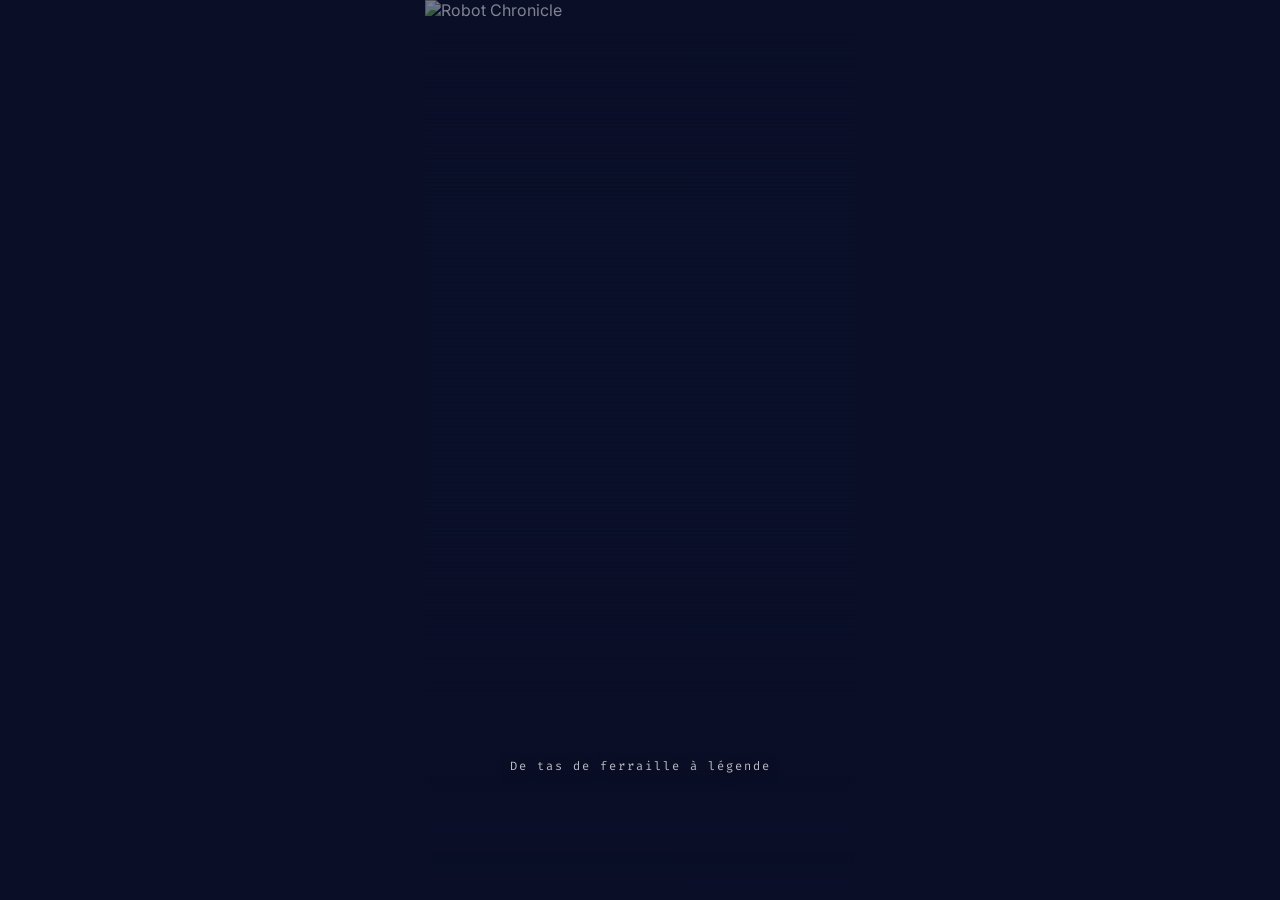
==== index.html @ f77c543f "Add files via upload" ====
<!DOCTYPE html>
<html lang="fr">
<head>
<meta charset="UTF-8">
<meta name="viewport" content="width=device-width, initial-scale=1.0, maximum-scale=1.0, user-scalable=no">
<meta name="theme-color" content="#0A0E27">
<meta name="description" content="De tas de ferraille à légende. Construisez un robot de combat et écrivez sa légende dans les arènes.">
<meta name="apple-mobile-web-app-capable" content="yes">
<meta name="apple-mobile-web-app-status-bar-style" content="black-translucent">
<meta name="apple-mobile-web-app-title" content="Robot Chronicle">
<link rel="manifest" href="./manifest.json">
<link rel="apple-touch-icon" href="./icons/icon-192.png">
<title>Robot Chronicle</title>
<style>
  *{margin:0;padding:0;box-sizing:border-box}
  html,body{width:100%;height:100%;overflow:hidden;background:#0A0E27}
  #frame{width:100%;height:100%;border:0;display:block}

  #boot{
    position:fixed;inset:0;background:#0A0E27;z-index:10;
    display:flex;flex-direction:column;align-items:center;justify-content:center;
    font-family:'Fira Code',monospace;color:#00F0FF;
    transition:opacity .4s;
  }
  #boot .robot{font-size:64px;margin-bottom:14px;
    filter:drop-shadow(0 0 30px rgba(0,240,255,.3))}
  #boot .txt{font-size:11px;letter-spacing:3px;text-transform:uppercase;opacity:.6}
  #boot.hidden{opacity:0;pointer-events:none}

  #update{
    position:fixed;left:50%;bottom:22px;transform:translateX(-50%);
    display:none;align-items:center;gap:12px;
    padding:12px 18px;border-radius:12px;z-index:20;
    background:rgba(10,14,39,.96);border:1px solid #F7E018;
    box-shadow:0 0 24px rgba(247,224,24,.25);
    font-family:'Fira Code',monospace;font-size:11px;color:#F7E018;
    white-space:nowrap;
  }
  #update button{
    padding:7px 14px;border:0;border-radius:8px;cursor:pointer;
    background:#F7E018;color:#0A0E27;
    font-family:inherit;font-size:11px;font-weight:700;
  }
</style>
</head>
<body>

<div id="boot">
  <div class="robot">🤖</div>
  <div class="txt">Chargement…</div>
</div>

<div id="update">
  <span>Nouvelle version disponible</span>
  <button onclick="applyUpdate()">Mettre à jour</button>
</div>

<iframe id="frame" src="./robot-chronicle.html" title="Robot Chronicle"></iframe>

<script>
// ----------------------------------------------------------------
// Masquage de l'écran de démarrage une fois le jeu chargé
// ----------------------------------------------------------------
var frame = document.getElementById('frame');
var boot  = document.getElementById('boot');

function hideBoot() {
  boot.classList.add('hidden');
  setTimeout(function () { boot.style.display = 'none'; }, 400);
}
frame.addEventListener('load', hideBoot);
setTimeout(hideBoot, 6000);   // filet de sécurité

// ----------------------------------------------------------------
// Service worker : enregistrement et détection de mise à jour
// ----------------------------------------------------------------
var waitingWorker = null;

function applyUpdate() {
  if (waitingWorker) waitingWorker.postMessage('SKIP_WAITING');
  document.getElementById('update').style.display = 'none';
}

if ('serviceWorker' in navigator) {
  window.addEventListener('load', function () {
    navigator.serviceWorker.register('./sw.js')
      .then(function (reg) {

        // Une mise à jour est déjà en attente au chargement
        if (reg.waiting) {
          waitingWorker = reg.waiting;
          document.getElementById('update').style.display = 'flex';
        }

        // Une mise à jour arrive pendant la session
        reg.addEventListener('updatefound', function () {
          var nw = reg.installing;
          if (!nw) return;
          nw.addEventListener('statechange', function () {
            if (nw.state === 'installed' && navigator.serviceWorker.controller) {
              waitingWorker = nw;
              document.getElementById('update').style.display = 'flex';
            }
          });
        });

        // Vérification périodique (toutes les 30 minutes)
        setInterval(function () { reg.update(); }, 30 * 60 * 1000);
      })
      .catch(function (err) {
        console.warn('Service worker non enregistré :', err);
      });

    // Rechargement une fois le nouveau worker actif
    var refreshing = false;
    navigator.serviceWorker.addEventListener('controllerchange', function () {
      if (refreshing) return;
      refreshing = true;
      window.location.reload();
    });
  });
}
</script>

</body>
</html>
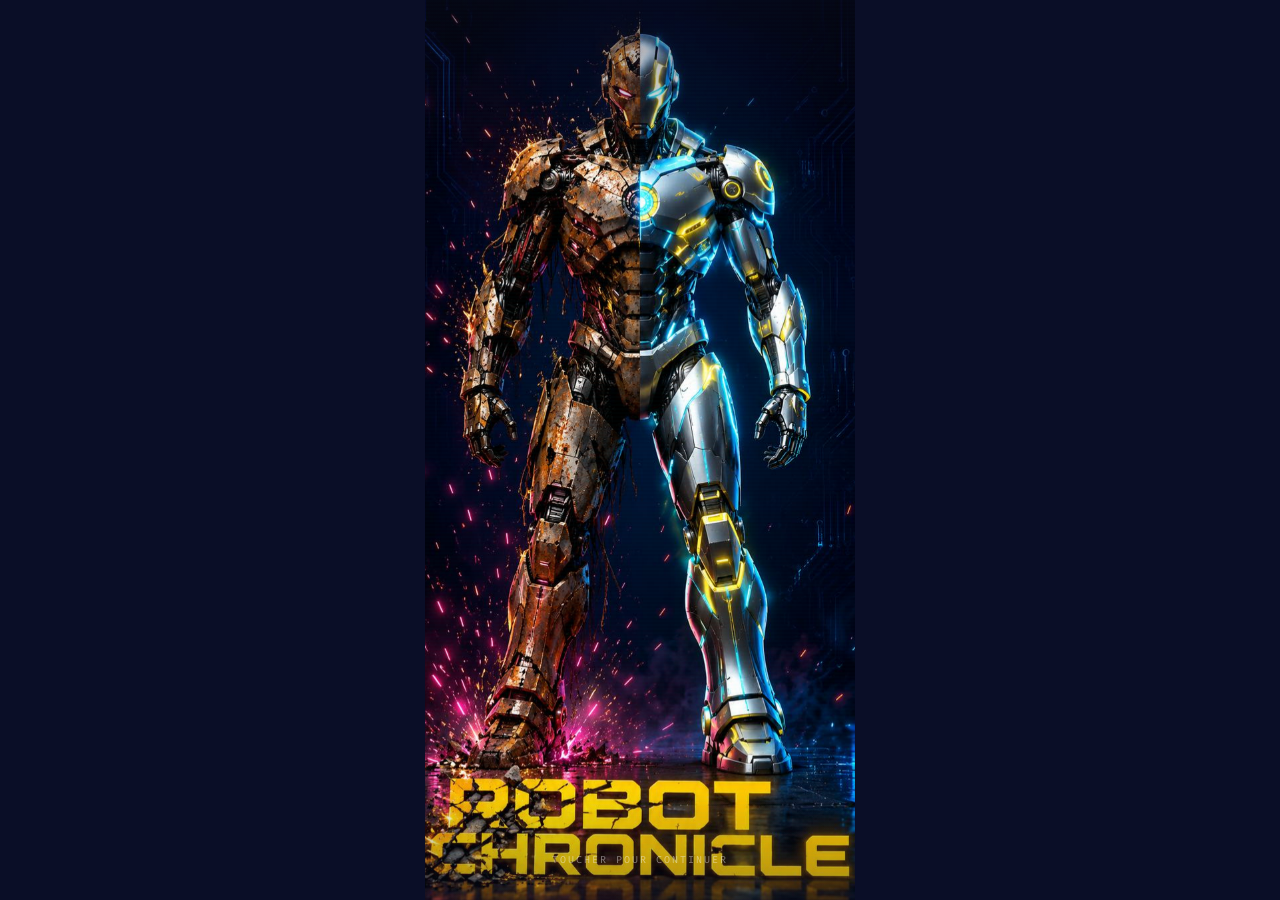
==== commit d52ad025: "Add files via upload" ====
--- a/index.html
+++ b/index.html
@@ -17,7 +17,7 @@
   #frame{width:100%;height:100%;border:0;display:block}
 
   #boot{
-    position:fixed;inset:0;background:#0A0E27;z-index:10;
+    position:fixed;inset:0;background:#0A0E27;z-index:10;pointer-events:none;
     display:flex;flex-direction:column;align-items:center;justify-content:center;
     font-family:'Fira Code',monospace;color:#00F0FF;
     transition:opacity .4s;
@@ -64,12 +64,24 @@
 var frame = document.getElementById('frame');
 var boot  = document.getElementById('boot');
 
+var bootGone = false;
 function hideBoot() {
+  if (bootGone) return;
+  bootGone = true;
   boot.classList.add('hidden');
   setTimeout(function () { boot.style.display = 'none'; }, 400);
 }
 frame.addEventListener('load', hideBoot);
-setTimeout(hideBoot, 6000);   // filet de sécurité
+
+// Si l'iframe est déjà chargée (cache, retour arrière), l'événement
+// 'load' est PASSÉ avant que l'écouteur soit posé : le voile resterait
+// alors affiché et bloquerait tous les taps sur le jeu.
+try {
+  var d = frame.contentDocument;
+  if (d && d.readyState === 'complete') hideBoot();
+} catch (e) { /* même origine attendue, on ignore */ }
+
+setTimeout(hideBoot, 2500);   // filet de sécurité, raccourci
 
 // ----------------------------------------------------------------
 // Service worker : enregistrement et détection de mise à jour
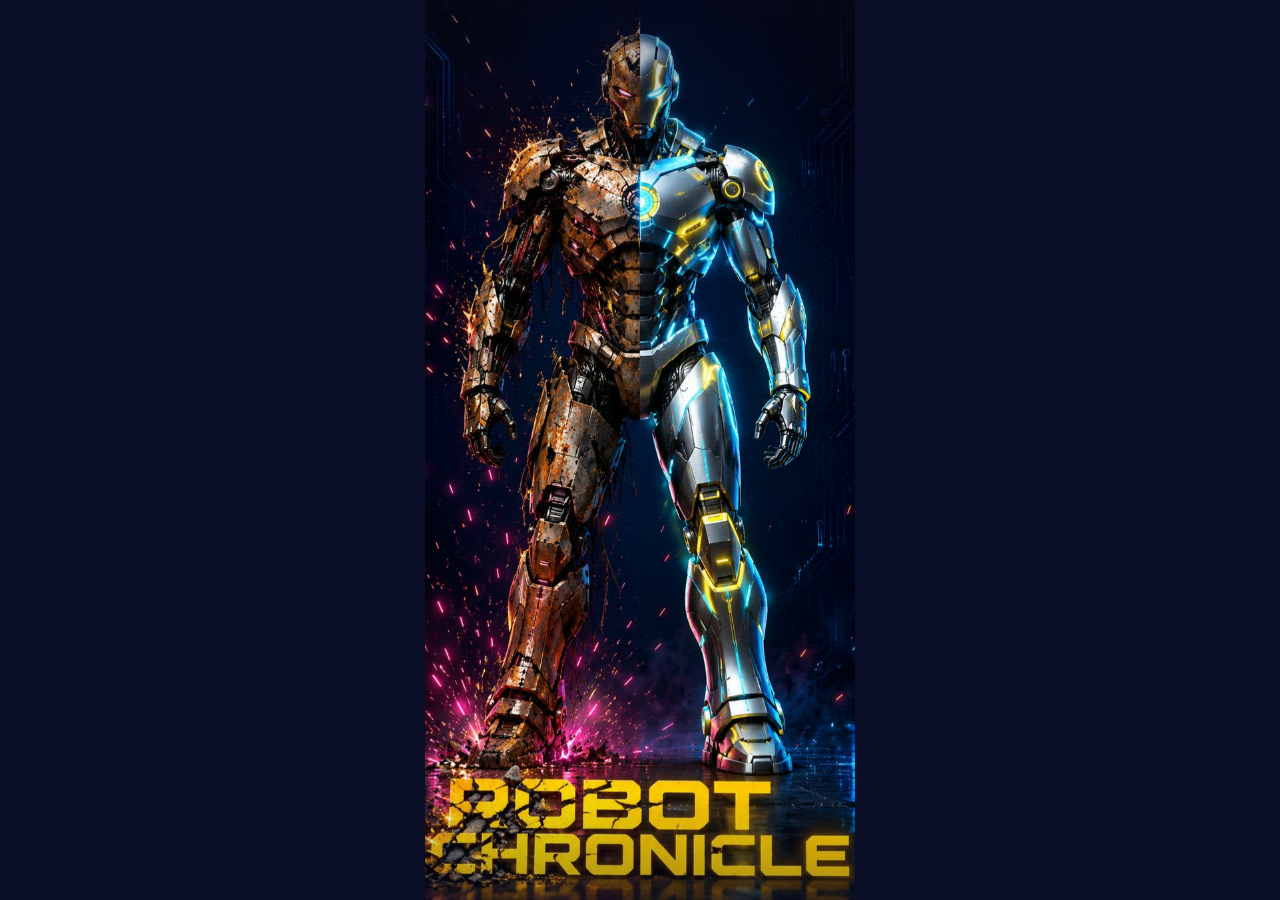
==== commit 7b1f27fa: "Add files via upload" ====
--- a/index.html
+++ b/index.html
@@ -72,16 +72,10 @@
   setTimeout(function () { boot.style.display = 'none'; }, 400);
 }
 frame.addEventListener('load', hideBoot);
-
-// Si l'iframe est déjà chargée (cache, retour arrière), l'événement
-// 'load' est PASSÉ avant que l'écouteur soit posé : le voile resterait
-// alors affiché et bloquerait tous les taps sur le jeu.
-try {
-  var d = frame.contentDocument;
-  if (d && d.readyState === 'complete') hideBoot();
-} catch (e) { /* même origine attendue, on ignore */ }
-
-setTimeout(hideBoot, 2500);   // filet de sécurité, raccourci
+// Si l'iframe est déjà chargée (cache), l'événement 'load' est PASSÉ
+// avant que l'écouteur soit posé : le voile bloquerait alors les taps.
+try { var d = frame.contentDocument; if (d && d.readyState === 'complete') hideBoot(); } catch (e) {}
+setTimeout(hideBoot, 2500);
 
 // ----------------------------------------------------------------
 // Service worker : enregistrement et détection de mise à jour
